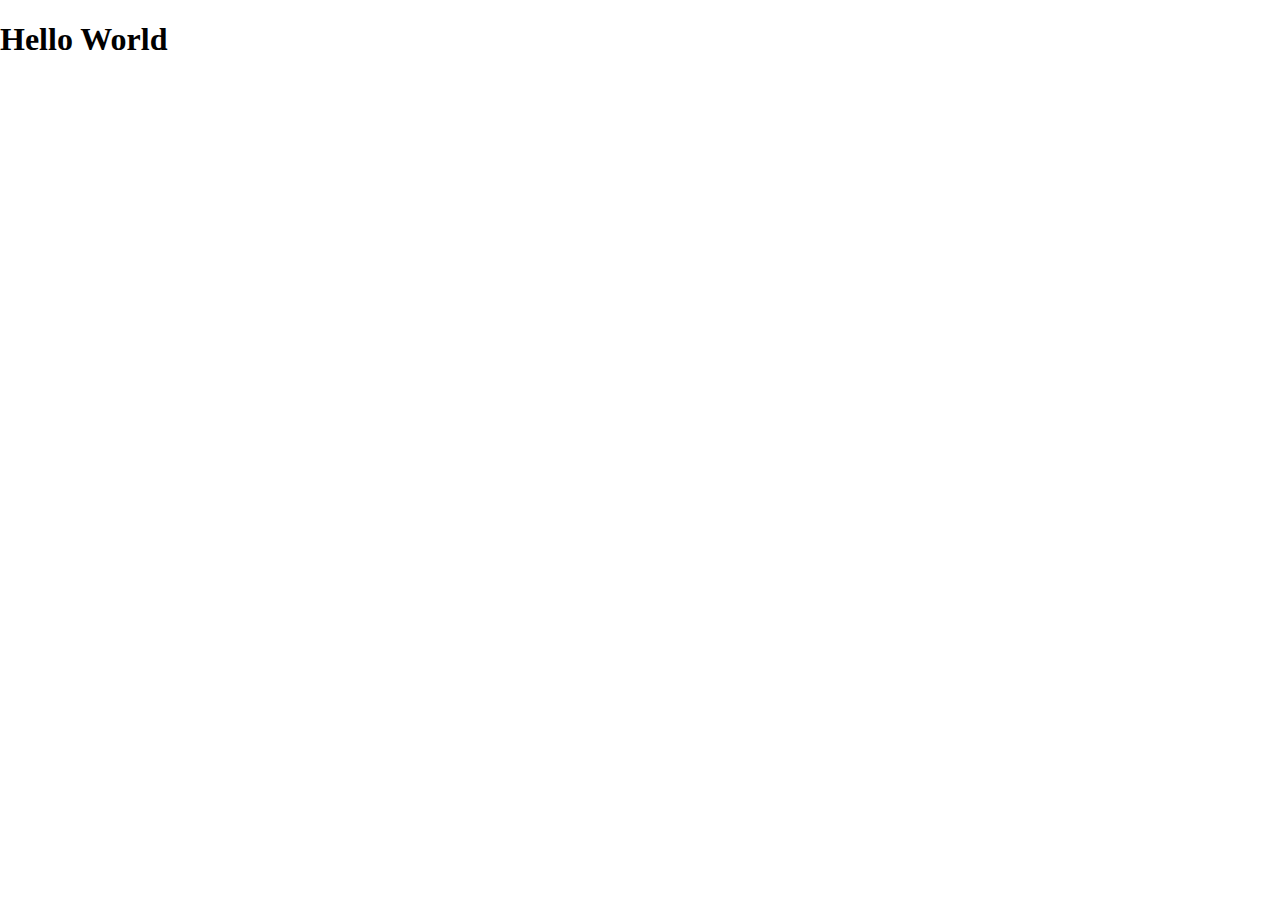
==== index.html @ 4b0f67fb "Initialisation du projet Création des fichiers index.html + script.js + style.css" ====
<!DOCTYPE html>
<html lang="en">
<head>
    <meta charset="UTF-8">
    <meta http-equiv="X-UA-Compatible" content="IE=edge">
    <meta name="viewport" content="width=device-width, initial-scale=1.0">
    <link rel="stylesheet" href="./assets/style.css">
    <title>Accueil</title>
</head>
<body>
    <h1>Hello World</h1>
</body>
<script src="./assets/script.js"></script>
</html>
---- assets/style.css ----
body, html{
    margin: 0;
    height: 100%;
    width: 100%;
}
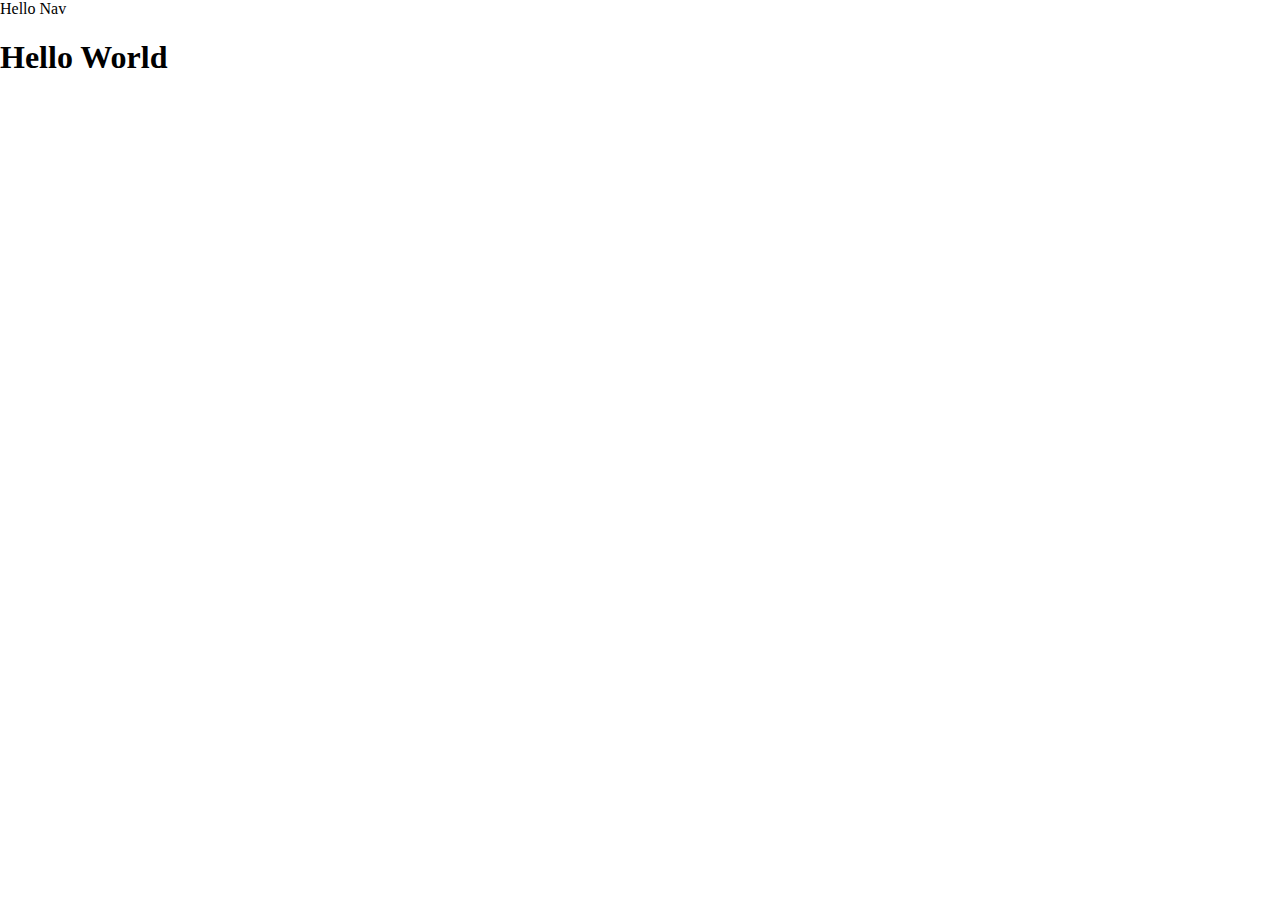
==== commit 7fab4aab: "Création et import d'une navbar" ====
--- a/index.html
+++ b/index.html
@@ -4,11 +4,17 @@
     <meta charset="UTF-8">
     <meta http-equiv="X-UA-Compatible" content="IE=edge">
     <meta name="viewport" content="width=device-width, initial-scale=1.0">
+    <link href="https://cdn.jsdelivr.net/npm/bootstrap@5.2.0-beta1/dist/css/bootstrap.min.css" rel="stylesheet" integrity="sha384-0evHe/X+R7YkIZDRvuzKMRqM+OrBnVFBL6DOitfPri4tjfHxaWutUpFmBp4vmVor" crossorigin="anonymous">
     <link rel="stylesheet" href="./assets/style.css">
+    <link href="./includes/aside.html" rel="import" />
     <title>Accueil</title>
 </head>
 <body>
+    <nav>
+        <!-- NavBar -->
+    </nav>
     <h1>Hello World</h1>
 </body>
+<script src="https://cdn.jsdelivr.net/npm/bootstrap@5.2.0-beta1/dist/js/bootstrap.bundle.min.js" integrity="sha384-pprn3073KE6tl6bjs2QrFaJGz5/SUsLqktiwsUTF55Jfv3qYSDhgCecCxMW52nD2" crossorigin="anonymous"></script>
 <script src="./assets/script.js"></script>
 </html>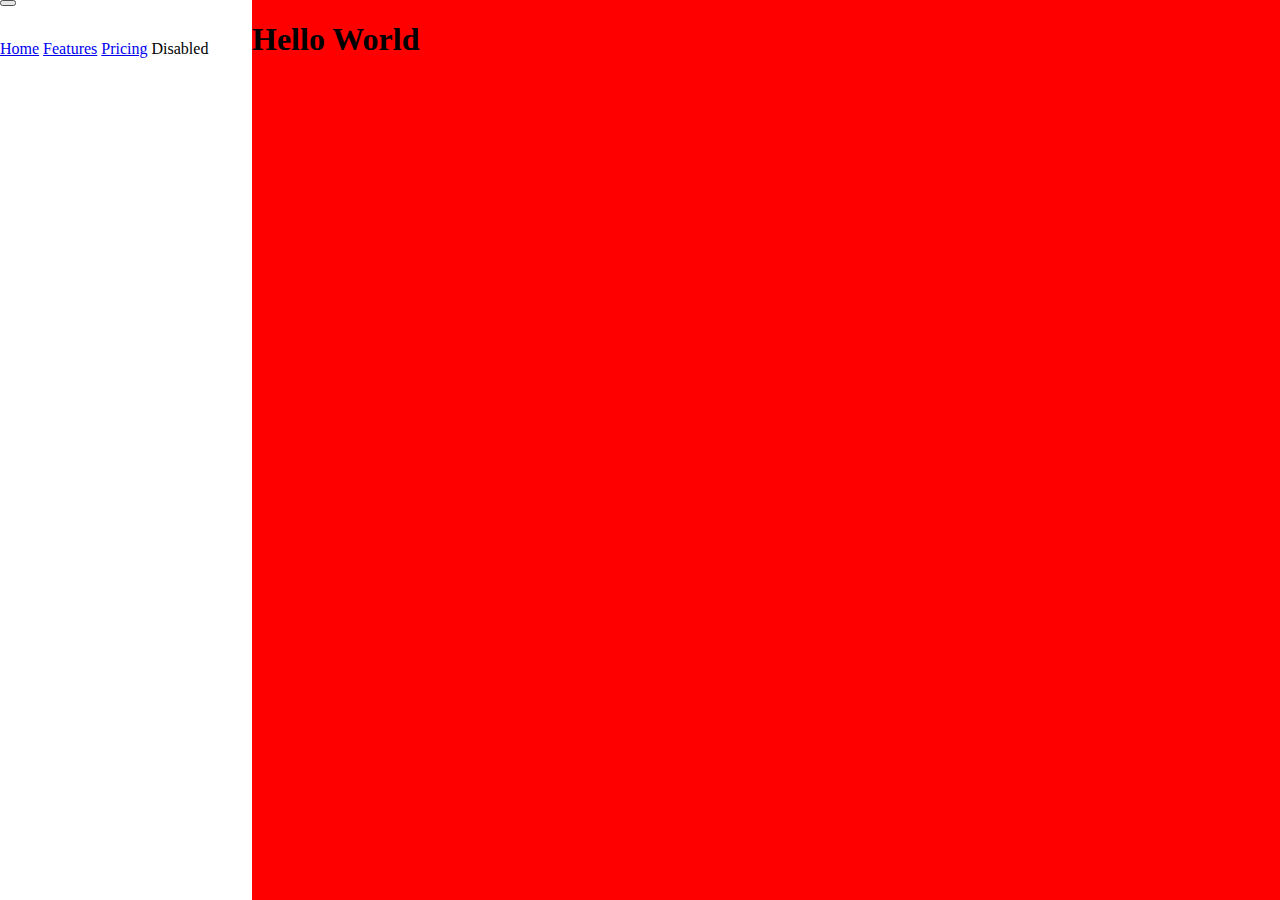
==== commit a6207120: "Completion de la première structure" ====
--- a/index.html
+++ b/index.html
@@ -10,10 +10,14 @@
     <title>Accueil</title>
 </head>
 <body>
-    <nav>
-        <!-- NavBar -->
-    </nav>
-    <h1>Hello World</h1>
+    <div id="app">
+        <nav class="navbar navbar-expand-lg bg-light">
+            <!-- NavBar -->
+        </nav>
+        <main>
+            <h1>Hello World</h1>
+        </main>
+    </div>
 </body>
 <script src="https://cdn.jsdelivr.net/npm/bootstrap@5.2.0-beta1/dist/js/bootstrap.bundle.min.js" integrity="sha384-pprn3073KE6tl6bjs2QrFaJGz5/SUsLqktiwsUTF55Jfv3qYSDhgCecCxMW52nD2" crossorigin="anonymous"></script>
 <script src="./assets/script.js"></script>
--- a/assets/style.css
+++ b/assets/style.css
@@ -2,4 +2,20 @@
     margin: 0;
     height: 100%;
     width: 100%;
+    overflow: hidden;
+}
+#app{
+    display: flex;
+    height: 100%;
+}
+nav{
+    display: flex;
+    flex-direction: column;
+}
+main{
+    background-color: red;
+    display: flex;
+    flex-direction: column;
+    flex-grow: 1;
+    overflow: auto;
 }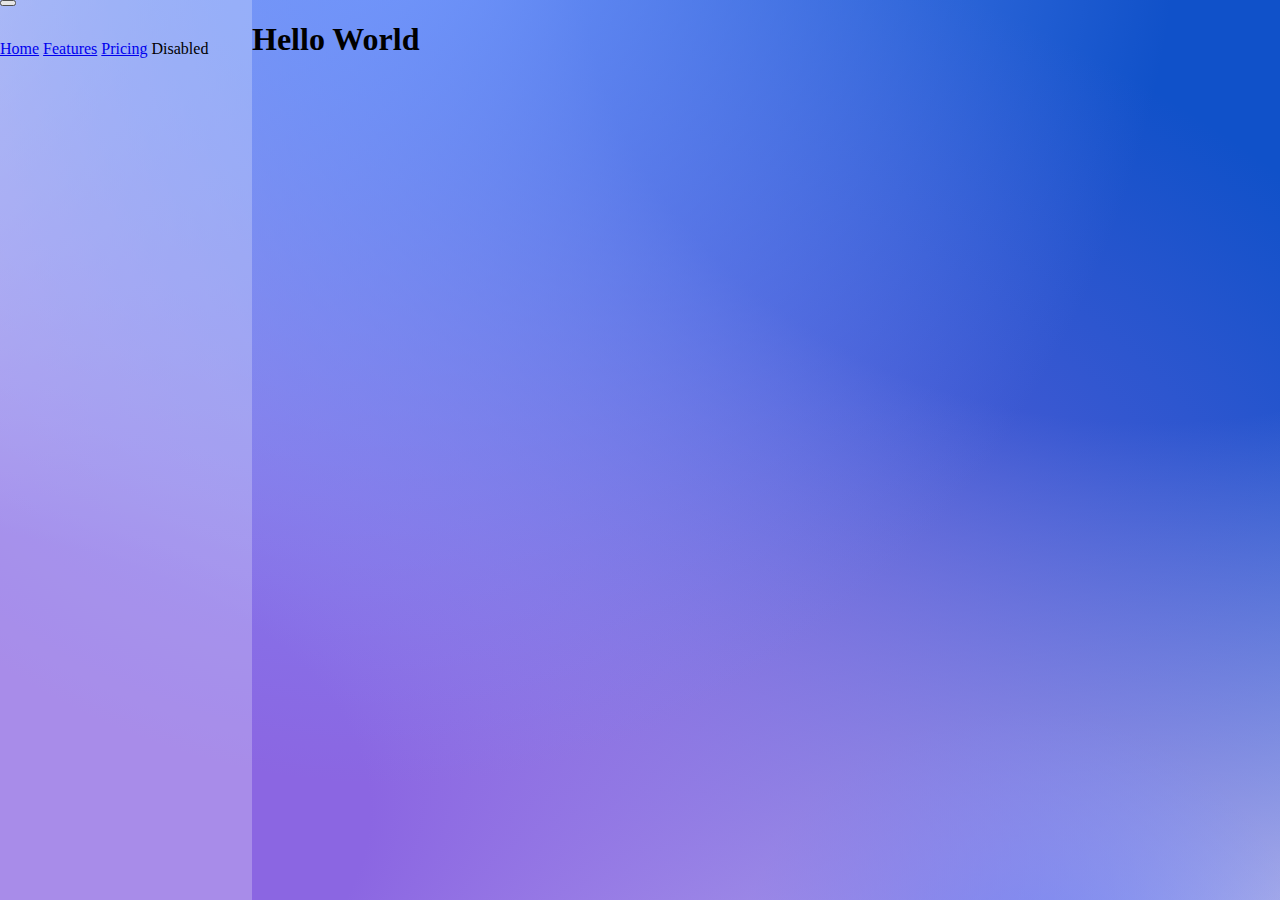
==== commit a91b11d6: "Try background" ====
--- a/index.html
+++ b/index.html
@@ -11,7 +11,7 @@
 </head>
 <body>
     <div id="app">
-        <nav class="navbar navbar-expand-lg bg-light">
+        <nav class="navbar navbar-expand-lg">
             <!-- NavBar -->
         </nav>
         <main>
--- a/assets/style.css
+++ b/assets/style.css
@@ -7,15 +7,37 @@
 #app{
     display: flex;
     height: 100%;
+    background: radial-gradient(ellipse at 30.15% -16.5%, #7499ff, transparent 63%, transparent 100%),
+                radial-gradient(ellipse at -10% 90%, #8b66e2 25%, transparent 90%, transparent 100%),
+                radial-gradient(ellipse at 79.90% 110%, #6da7ff 2%, transparent 20%, transparent 100%),
+                radial-gradient(ellipse at 90% -5%, #1051c9 35%, transparent 90%, transparent 100%);
 }
 nav{
-    display: flex;
     flex-direction: column;
+    background-color: rgba(255, 255, 255, 0.25);
 }
 main{
-    background-color: red;
     display: flex;
     flex-direction: column;
     flex-grow: 1;
     overflow: auto;
+}
+
+.bg-blur1{
+    background: radial-gradient(ellipse at 30.15% -16.5%, #EB72FF, transparent 63%, transparent 100%),
+                radial-gradient(ellipse at 20.81% 75%, #FF3162, transparent 85%, transparent 100%),
+                radial-gradient(ellipse at 79.90% 102%, #C36EAD, transparent 98%, transparent 100%),
+                radial-gradient(ellipse at 93.3% 0%, #FED7FF, transparent 85%, transparent 100%);
+}
+.bg-blur2{
+    background: radial-gradient(ellipse at 30.15% -16.5%, #FF73AE, transparent 63%, transparent 100%),
+                radial-gradient(ellipse at 20.81% 75%, #DE08A2, transparent 85%, transparent 100%),
+                radial-gradient(ellipse at 79.90% 102%, #FFEC41, transparent 98%, transparent 100%),
+                radial-gradient(ellipse at 93.3% 0%, #FFCEF1, transparent 85%, transparent 100%);
+}
+.bg-blur3{
+    background: radial-gradient(ellipse at 30.15% -16.5%, #54DEE7, transparent 63%, transparent 100%),
+                radial-gradient(ellipse at 20.81% 75%, #86FF7C, transparent 85%, transparent 100%),
+                radial-gradient(ellipse at 79.90% 102%, #34ECE1, transparent 98%, transparent 100%),
+                radial-gradient(ellipse at 93.3% 0%, #236AF2, transparent 85%, transparent 100%);
 }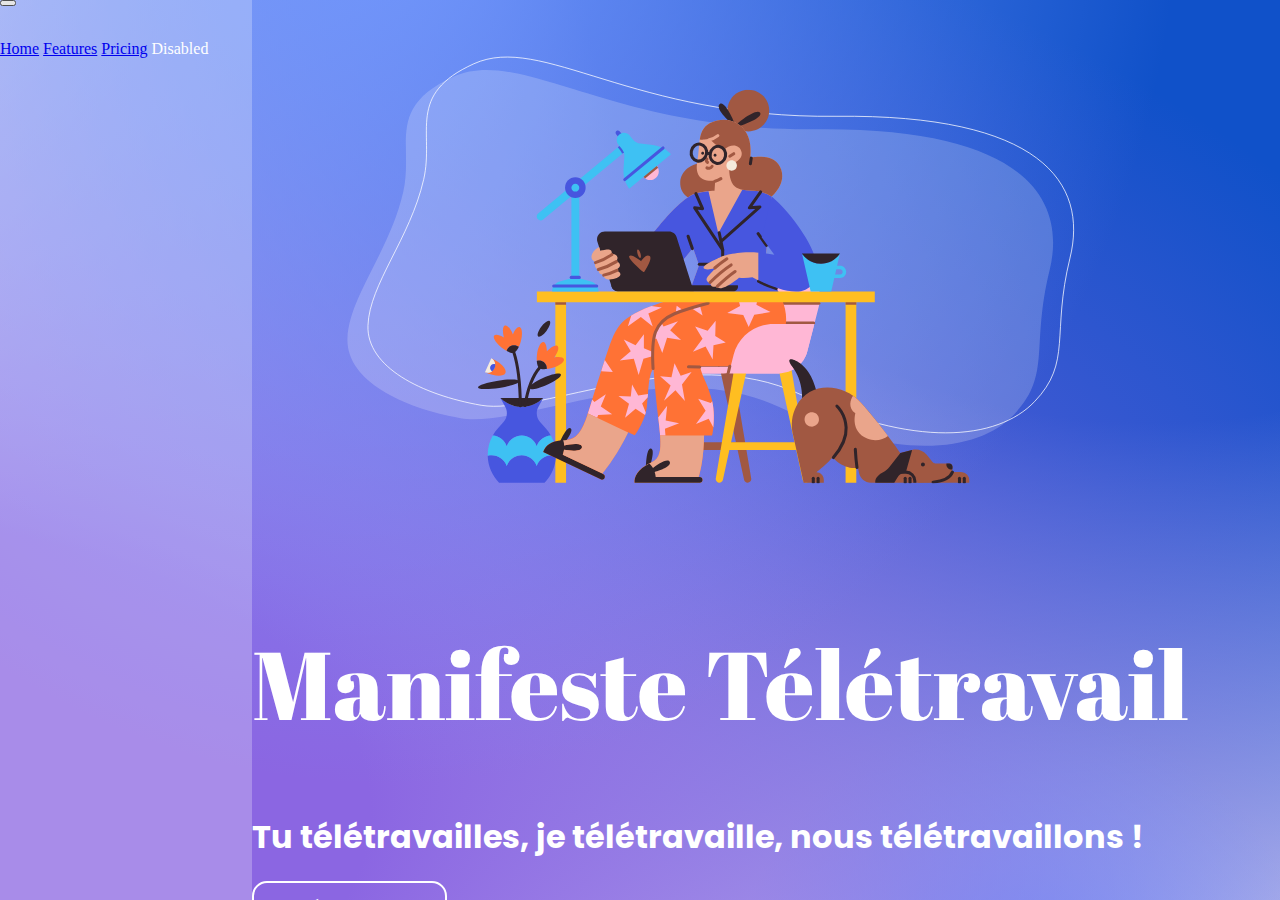
==== commit 01f7925d: "Finition de la page d'acceuil" ====
--- a/index.html
+++ b/index.html
@@ -1,12 +1,14 @@
 <!DOCTYPE html>
-<html lang="en">
+<html lang="fr">
 <head>
     <meta charset="UTF-8">
     <meta http-equiv="X-UA-Compatible" content="IE=edge">
     <meta name="viewport" content="width=device-width, initial-scale=1.0">
     <link href="https://cdn.jsdelivr.net/npm/bootstrap@5.2.0-beta1/dist/css/bootstrap.min.css" rel="stylesheet" integrity="sha384-0evHe/X+R7YkIZDRvuzKMRqM+OrBnVFBL6DOitfPri4tjfHxaWutUpFmBp4vmVor" crossorigin="anonymous">
+    <link rel="preconnect" href="https://fonts.googleapis.com">
+    <link rel="preconnect" href="https://fonts.gstatic.com" crossorigin>
+    <link href="https://fonts.googleapis.com/css2?family=Abril+Fatface&family=Poppins:wght@400;500;600;700&display=swap" rel="stylesheet"> 
     <link rel="stylesheet" href="./assets/style.css">
-    <link href="./includes/aside.html" rel="import" />
     <title>Accueil</title>
 </head>
 <body>
@@ -14,11 +16,21 @@
         <nav class="navbar navbar-expand-lg">
             <!-- NavBar -->
         </nav>
-        <main>
-            <h1>Hello World</h1>
+        <main class="container-fluid">
+            <section class="row align-items-center justify-content-center flGrow">
+                <div class="col-12 col-md-10 col-lg-10 text-center">
+                    <img style="max-height: 550px; width: 100%;" src="./assets/images/home.svg" alt="image d'accueil">
+                    <h1 class="title-large">Manifeste Télétravail</h1>
+                    <p class="text-large">Tu télétravailles, je télétravaille, nous télétravaillons !</p>
+                    <a id="btn-acceuil" class="d-inline-block mt-3" href="/remote-manifest/10-bonnes-raisons">Découvrir</a>
+                </div>
+            </section>
         </main>
     </div>
 </body>
 <script src="https://cdn.jsdelivr.net/npm/bootstrap@5.2.0-beta1/dist/js/bootstrap.bundle.min.js" integrity="sha384-pprn3073KE6tl6bjs2QrFaJGz5/SUsLqktiwsUTF55Jfv3qYSDhgCecCxMW52nD2" crossorigin="anonymous"></script>
+<script type="text/javascript">
+    fetch('./includes/aside.html').then((response) => response.text()).then((data) => document.querySelector('nav').innerHTML = data);
+</script>
 <script src="./assets/script.js"></script>
 </html>--- a/assets/style.css
+++ b/assets/style.css
@@ -1,8 +1,10 @@
+/* Main Architecture */
 body, html{
     margin: 0;
     height: 100%;
     width: 100%;
     overflow: hidden;
+    color: white;
 }
 #app{
     display: flex;
@@ -20,9 +22,78 @@
     display: flex;
     flex-direction: column;
     flex-grow: 1;
-    overflow: auto;
+    overflow-y: auto;
+    overflow-x: hidden;
+}
+/* Utils */
+.flGrow{
+    display: flex;
+    flex-grow: 1;
+}
+/* Texte */
+/* font-family: 'Poppins', sans-serif; */
+/* font-family: 'Abril Fatface', cursive; */
+.title-big{
+    font-family: 'Poppins', sans-serif;
+    font-weight: 700;
+    font-size: 128px;
+    line-height: 192px;
+}
+.title-large{
+    font-family: 'Abril Fatface', cursive;
+    font-weight: 400;
+    font-size: 96px;
+    line-height: 130px;
+}
+.title{
+    font-family: 'Abril Fatface', cursive;
+    font-weight: 400;
+    font-size: 60px;
+    line-height: 81px;
+}
+.subtitle{
+    font-family: 'Abril Fatface', cursive;
+    font-weight: 400;
+    font-size: 48px;
+    line-height: 65px;
+}
+.text-large{
+    font-family: 'Poppins', sans-serif;
+    font-weight: 700;
+    font-size: 32px;
+    line-height: 48px;
+}
+.text{
+    font-family: 'Poppins', sans-serif;
+    font-weight: 500;
+    font-size: 20px;
+    line-height: 30px;
+}
+.subtext{
+    font-family: 'Poppins', sans-serif;
+    font-weight: 500;
+    font-size: 16px;
+    line-height: 24px;
+}
+/* --- Page --- */
+/* Acceuil */
+#btn-acceuil{
+    border: 2px solid white;
+    border-radius: 15px;
+    text-decoration: none;
+    color: white;
+    padding: 11px 37px;
+    font-family: 'Poppins', sans-serif;
+    font-weight: 600;
+    font-size: 24px;
+    line-height: 36px;
 }
 
+
+
+
+
+/*
 .bg-blur1{
     background: radial-gradient(ellipse at 30.15% -16.5%, #EB72FF, transparent 63%, transparent 100%),
                 radial-gradient(ellipse at 20.81% 75%, #FF3162, transparent 85%, transparent 100%),
@@ -40,4 +111,4 @@
                 radial-gradient(ellipse at 20.81% 75%, #86FF7C, transparent 85%, transparent 100%),
                 radial-gradient(ellipse at 79.90% 102%, #34ECE1, transparent 98%, transparent 100%),
                 radial-gradient(ellipse at 93.3% 0%, #236AF2, transparent 85%, transparent 100%);
-}+}*/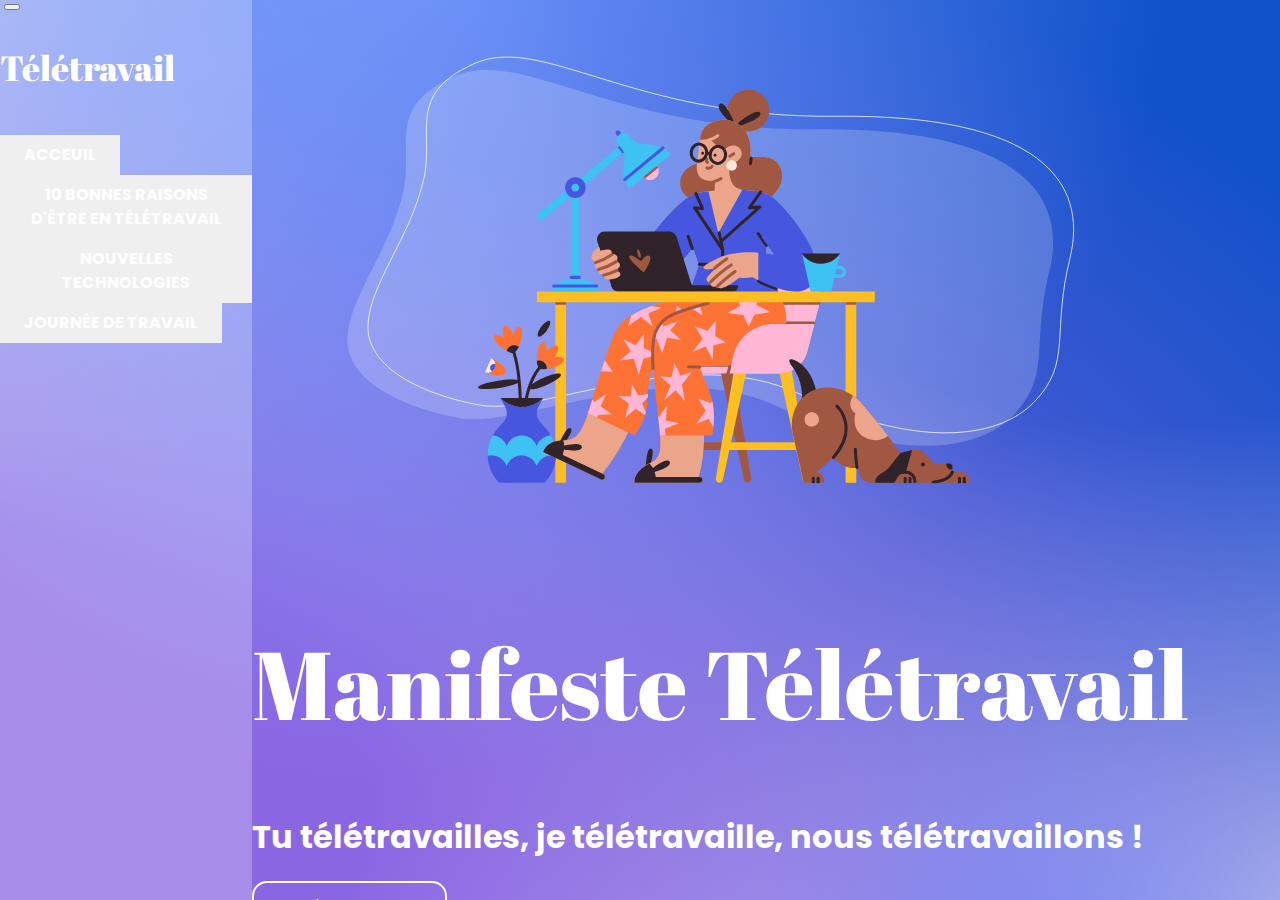
==== commit efda624c: "Binding des évenements du composant aside Renvoi sur les slides des pages web selon l'ancre choisie " ====
--- a/index.html
+++ b/index.html
@@ -22,15 +22,13 @@
                     <img style="max-height: 550px; width: 100%;" src="./assets/images/home.svg" alt="image d'accueil">
                     <h1 class="title-large">Manifeste Télétravail</h1>
                     <p class="text-large">Tu télétravailles, je télétravaille, nous télétravaillons !</p>
-                    <a id="btn-acceuil" class="d-inline-block mt-3" href="/remote-manifest/10-bonnes-raisons">Découvrir</a>
+                    <a id="btn-accueil" class="d-inline-block mt-3" href="/remote-manifest/10-bonnes-raisons.html">Découvrir</a>
                 </div>
             </section>
         </main>
     </div>
 </body>
 <script src="https://cdn.jsdelivr.net/npm/bootstrap@5.2.0-beta1/dist/js/bootstrap.bundle.min.js" integrity="sha384-pprn3073KE6tl6bjs2QrFaJGz5/SUsLqktiwsUTF55Jfv3qYSDhgCecCxMW52nD2" crossorigin="anonymous"></script>
-<script type="text/javascript">
-    fetch('./includes/aside.html').then((response) => response.text()).then((data) => document.querySelector('nav').innerHTML = data);
-</script>
+<script src="./assets/aside.js"></script>
 <script src="./assets/script.js"></script>
 </html>--- a/assets/style.css
+++ b/assets/style.css
@@ -18,6 +18,43 @@
     flex-direction: column;
     background-color: rgba(255, 255, 255, 0.25);
 }
+.navbar-nav{
+    flex-direction: column!important;
+    width: 252px;
+}
+.navbar-nav > button{
+    text-transform: uppercase;
+    color: white;
+    border: none;
+    font-weight: 700;
+    border-radius: 0;
+    padding: 8px 24px;
+}
+.navbar-nav > button:hover{
+    background: #8798F7;
+}
+.navbar-nav > button.show+ul{
+    display: block;
+}
+.navbar-nav > ul{
+    display: none;
+    list-style-type: none;
+}
+.list-nav{
+    transition: all ease-in-out 0.2s;
+    background: none;
+    padding: 8px 32px;
+    display: flex;
+    align-items: center;
+}
+.list-nav:hover{
+    transition: all ease-in-out 0.2s;
+    background: #8798F7;
+    cursor: pointer;
+}
+.navbar-nav li:not(:last-child){
+    margin-bottom: 4px;
+}   
 main{
     display: flex;
     flex-direction: column;
@@ -77,7 +114,7 @@
 }
 /* --- Page --- */
 /* Acceuil */
-#btn-acceuil{
+#btn-accueil{
     border: 2px solid white;
     border-radius: 15px;
     text-decoration: none;
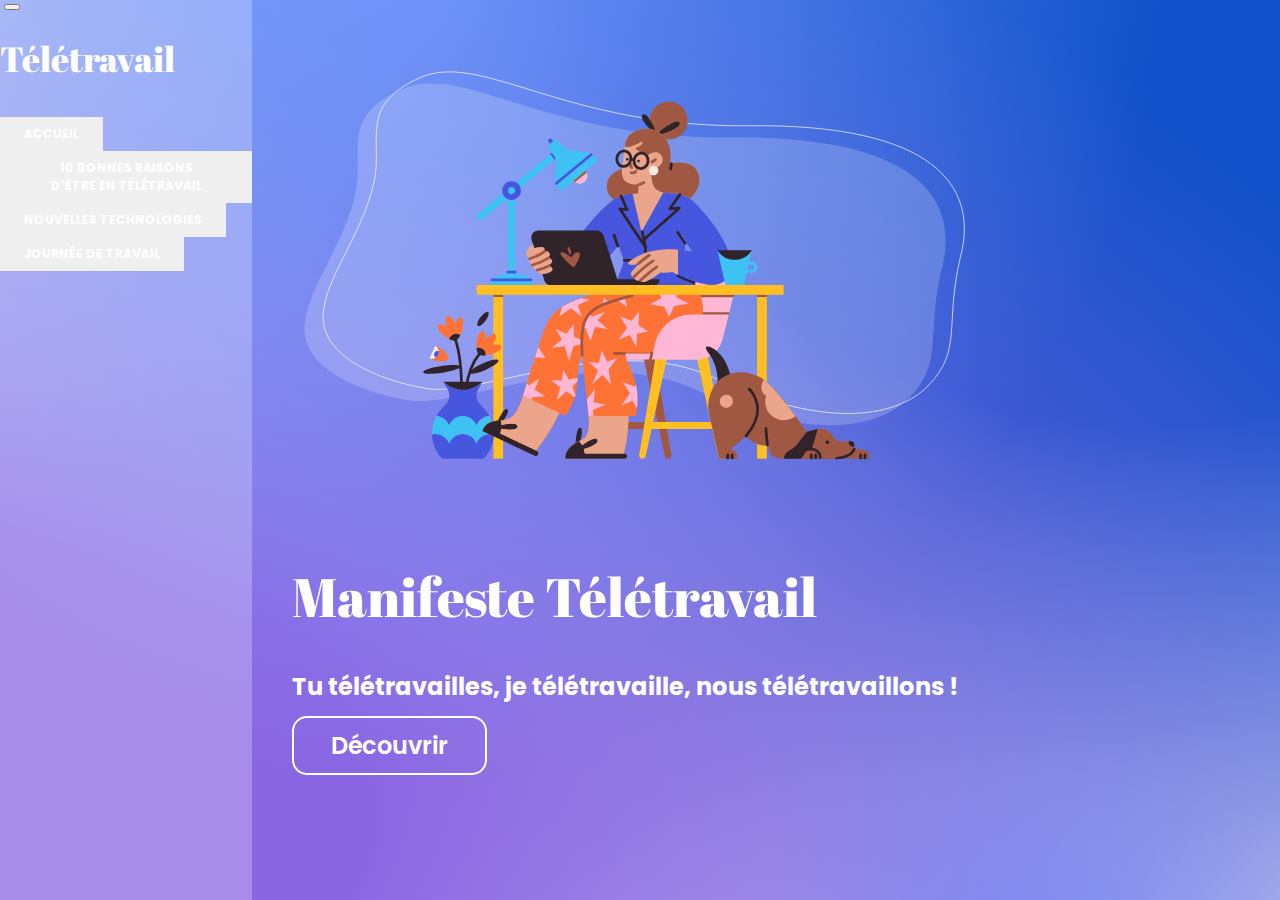
==== commit 286d12b4: "Merge branch 'dev'" ====
--- a/index.html
+++ b/index.html
@@ -18,11 +18,11 @@
         </nav>
         <main class="container-fluid">
             <section class="row align-items-center justify-content-center flGrow">
-                <div class="col-12 col-md-10 col-lg-10 text-center">
-                    <img style="max-height: 550px; width: 100%;" src="./assets/images/home.svg" alt="image d'accueil">
+                <div class="col-12 text-center">
+                    <img style="max-height: 500px; width: 100%;" src="./assets/images/home.svg" alt="image d'accueil">
                     <h1 class="title-large">Manifeste Télétravail</h1>
                     <p class="text-large">Tu télétravailles, je télétravaille, nous télétravaillons !</p>
-                    <a id="btn-accueil" class="d-inline-block mt-3" href="/remote-manifest/10-bonnes-raisons.html">Découvrir</a>
+                    <a id="btn-accueil" class="d-inline-block mt-3" href="./10-bonnes-raisons.html">Découvrir</a>
                 </div>
             </section>
         </main>
--- a/assets/style.css
+++ b/assets/style.css
@@ -22,6 +22,10 @@
     flex-direction: column!important;
     width: 252px;
 }
+#navBar{
+    overflow-y: auto;
+    overflow-x: hidden;
+}
 .navbar-nav > button{
     text-transform: uppercase;
     color: white;
@@ -52,6 +56,9 @@
     background: #8798F7;
     cursor: pointer;
 }
+.list-nav.active{
+    background: #8798F7;
+}
 .navbar-nav li:not(:last-child){
     margin-bottom: 4px;
 }   
@@ -61,6 +68,10 @@
     flex-grow: 1;
     overflow-y: auto;
     overflow-x: hidden;
+    scroll-behavior: smooth;
+}
+section{
+    padding: 20px 40px;
 }
 /* Utils */
 .flGrow{
@@ -68,52 +79,54 @@
     flex-grow: 1;
 }
 /* Texte */
-/* font-family: 'Poppins', sans-serif; */
-/* font-family: 'Abril Fatface', cursive; */
 .title-big{
     font-family: 'Poppins', sans-serif;
     font-weight: 700;
-    font-size: 128px;
-    line-height: 192px;
+    font-size: 80px;
+    color: rgba(255, 255, 255, 0.25);
 }
 .title-large{
     font-family: 'Abril Fatface', cursive;
     font-weight: 400;
-    font-size: 96px;
-    line-height: 130px;
+    font-size: 54px;
 }
 .title{
     font-family: 'Abril Fatface', cursive;
     font-weight: 400;
-    font-size: 60px;
-    line-height: 81px;
+    font-size: 40px;
 }
 .subtitle{
     font-family: 'Abril Fatface', cursive;
     font-weight: 400;
-    font-size: 48px;
-    line-height: 65px;
+    font-size: 36px;
+}
+.text-big{
+    font-family: 'Abril Fatface', cursive;
+    font-weight: 400;
+    font-size: 32px;
 }
 .text-large{
     font-family: 'Poppins', sans-serif;
     font-weight: 700;
-    font-size: 32px;
-    line-height: 48px;
+    font-size: 24px;
+}
+.text-semi-large{
+    font-family: 'Poppins', sans-serif;
+    font-weight: 700;
+    font-size: 20px;
 }
 .text{
-    font-family: 'Poppins', sans-serif;
-    font-weight: 500;
-    font-size: 20px;
-    line-height: 30px;
-}
-.subtext{
     font-family: 'Poppins', sans-serif;
     font-weight: 500;
     font-size: 16px;
-    line-height: 24px;
+}
+.subtext{
+    font-family: 'Poppins', sans-serif;
+    font-weight: 500;
+    font-size: 12px;
 }
 /* --- Page --- */
-/* Acceuil */
+/* - Accueil - */
 #btn-accueil{
     border: 2px solid white;
     border-radius: 15px;
@@ -125,27 +138,291 @@
     font-size: 24px;
     line-height: 36px;
 }
+/* Statistic bubble */
+.lbl-stat{
+    font-family: 'Abril Fatface';
+    font-weight: 400;
+    font-size: 36px;
+    background: rgba(255, 255, 255, 0.25);
+    border-radius: 50%;
+    width: 120px;
+    height: 120px;
+    display: flex;
+    align-items: center;
+    justify-content: center;
+    flex-direction: column;
+    margin: auto;
+}
+.lbl-stat > span{
+    font-size: 12px;
+    font-weight: 600;
+    font-family: "Poppins";
+    display: block;
+    color: rgba(255, 255, 255, 0.6);
+}
+/* Statistic bar */
+.bar-stat{
+    display: flex;
+    justify-content: center;
+    align-items: end;
+    height: 100%;
+}
+.bar-stat > span{
+    margin-left: 8px;
+    margin-right: 8px;
+    width: 52px;
+    background: rgba(255, 255, 255, 0.25);
+    border-radius: 5px 5px 0px 0px;
+}
+/* Titles */
+.raisons-title{
+    margin-top: -54px;
+    margin-left: 105px;
+}
+.journee-title{
+    padding: 8px 28px!important; 
+    text-transform: uppercase;
+}
+/* List puce */
+.green-list-puce{
+    list-style-image: url("./emojis/liste-puce-green.svg");
+    padding-right: 40px;
+}
+.green-list-puce > li{
+    margin-bottom: 8px;
+    padding-left: 16px;
+}
+.red-list-puce{
+    list-style-image: url("./emojis/liste-puce-red.svg");
+    padding-right: 40px;
+}
+.red-list-puce > li{
+    margin-bottom: 8px;
+    padding-left: 16px;
+}
+.check-list-puce{
+    list-style-type: none;
+    /*list-style-image: url("./emojis/liste-puce-check.svg");*/
+    padding-right: 40px;
+}
+.check-list-puce > li:not(:last-child){
+    margin-bottom: 16px;
+}
+.check-list-puce > li > span:not(:last-child){
+    font-weight: 700;
+}
+.check-list-puce > li > span{
+    font-weight: 500;
+}
+/* Background */
+.bg-white-fullr{
+    background: rgba(255, 255, 255, 0.25);
+    border-radius: 30px;
+    padding: 20px 24px;
+}
+.bg-white-leftr{
+    background: rgba(255, 255, 255, 0.25);
+    border-top-left-radius: 30px;
+    border-bottom-left-radius: 30px;
+    padding: 28px 32px;
+}
+/* Custome border */
+.border-dashed-comparatif{
+    border-right: 3px dashed #FFFFFF;
+    border-bottom: none;
+}
+/* Icon on text */
+.icon-star{
+    display: table;
+}
+.icon-star::before{
+    content: url('./emojis/star.svg');
+    padding-right: 16px;
+    display: table-cell;
+    vertical-align: middle;
+}
+.icon-sun{
+    display: table;
+}
+.icon-sun::before{
+    background-image: url('./emojis/sun.svg');
+    background-repeat: no-repeat;
+    background-size: 30px 30px;
+    display: inline-block;
+    width: 30px; 
+    height: 25px;
+    content:"";
+    position: relative;
+    top: 2px;
+    margin-right: 8px;
+}
+.icon-confetti{
+    display: table;
+}
+.icon-confetti::before{
+    background-image: url('./emojis/confetti.svg');
+    background-repeat: no-repeat;
+    background-size: 30px 30px;
+    display: inline-block;
+    width: 30px; 
+    height: 25px;
+    content:"";
+    position: relative;
+    top: 2px;
+    margin-right: 8px;
+}
+.icon-moon{
+    display: table;
+}
+.icon-moon::before{
+    background-image: url('./emojis/moon.svg');
+    background-repeat: no-repeat;
+    background-size: 30px 25px;
+    display: inline-block;
+    width: 30px; 
+    height: 25px;
+    content:"";
+    position: relative;
+    top: 2px;
+    margin-right: 8px;
+}
+.icon-sandwich{
+    display: table;
+}
+.icon-sandwich::before{
+    background-image: url('./emojis/sandwich.svg');
+    background-repeat: no-repeat;
+    background-size: 30px 25px;
+    display: inline-block;
+    width: 30px; 
+    height: 25px;
+    content:"";
+    position: relative;
+    top: 4px;
+    margin-right: 8px;
+}
+.icon-wand{
+    display: table;
+    position: relative;
+}
+.icon-wand::before{
+    content: url('./emojis/wand.svg');
+    width: 36px;
+    height: 36px;
+    display: inline-block;
+    position: absolute;
+    left: -40px;
+    top: -8px;
+}
+.icon-plane{
+    display: table;
+}
+.icon-plane::before{
+    content: url('./emojis/plane.svg');
+    padding-right: 16px;
+    display: table-cell;
+    vertical-align: middle;
+}
+.icon-exclamation{
+    display: table;
+}
+.icon-exclamation::before{
+    content: url('./emojis/exclamation.svg');
+    padding-right: 16px;
+    display: table-cell;
+    vertical-align: middle;
+}
+.icon-quote{
+    position: relative;
+}
+.icon-quote::before{
+    content: ',,';
+    font-family: 'Abril Fatface', cursive;
+    font-size: 140px;
+    font-weight: 400;
+    color: rgba(255, 255, 255, 0.25);
+    transform: rotate(180deg);
+    position: absolute;
+    bottom: calc(0px - 110%);
+    left: -20px;
+}
+.icon-quote::after{
+    content: ',,';
+    font-family: 'Abril Fatface', cursive;
+    font-size: 140px;
+    font-weight: 400;
+    color: rgba(255, 255, 255, 0.25);
+    position: absolute;
+    top: calc(0px - 110%);
+    right: -20px;
+}
+.icon-quote2{
+    position: relative;
+}
+.icon-quote2::before{
+    content: ',,';
+    font-family: 'Abril Fatface', cursive;
+    font-size: 140px;
+    font-weight: 400;
+    color: rgba(255, 255, 255, 0.25);
+    transform: rotate(180deg);
+    position: absolute;
+    top: -50px;
+    left: -20px;
+}
+.icon-quote2::after{
+    content: ',,';
+    font-family: 'Abril Fatface', cursive;
+    font-size: 140px;
+    font-weight: 400;
+    color: rgba(255, 255, 255, 0.25);
+    position: absolute;
+    bottom: -50px;
+    right: 70px;
+}
+/* Custom style img */
+#img-raisons-argent{
+    position: absolute;
+    height: 130%;
+    width: auto;
+    right: 80px;
+    top: -20%;
+}
+.brand-img{
+    border-radius: 18%;
+    box-shadow: 0px 4px 45px 8px rgba(255, 255, 255, 0.25);
+}
+/* Cards */
+.raisons-level{
+    display: flex;
+    padding: 16px 24px;
+}
+.raisons-level h4{
+    font-family: 'Abril Fatface', cursive;
+    font-size: 32px; 
+    white-space: nowrap; 
+    line-height: 42px;
+}
+.raisons-level > div > p{
+    font-weight: 700;
+}
+#card-nomade{
+    display: flex;
+    border: 2px solid #FFFFFF;
+    border-radius: 30px;
+    padding: 32px 24px;
+}
+#card-nomade img{
+    width: 180px;
+}
 
-
-
-
-
-/*
-.bg-blur1{
-    background: radial-gradient(ellipse at 30.15% -16.5%, #EB72FF, transparent 63%, transparent 100%),
-                radial-gradient(ellipse at 20.81% 75%, #FF3162, transparent 85%, transparent 100%),
-                radial-gradient(ellipse at 79.90% 102%, #C36EAD, transparent 98%, transparent 100%),
-                radial-gradient(ellipse at 93.3% 0%, #FED7FF, transparent 85%, transparent 100%);
-}
-.bg-blur2{
-    background: radial-gradient(ellipse at 30.15% -16.5%, #FF73AE, transparent 63%, transparent 100%),
-                radial-gradient(ellipse at 20.81% 75%, #DE08A2, transparent 85%, transparent 100%),
-                radial-gradient(ellipse at 79.90% 102%, #FFEC41, transparent 98%, transparent 100%),
-                radial-gradient(ellipse at 93.3% 0%, #FFCEF1, transparent 85%, transparent 100%);
-}
-.bg-blur3{
-    background: radial-gradient(ellipse at 30.15% -16.5%, #54DEE7, transparent 63%, transparent 100%),
-                radial-gradient(ellipse at 20.81% 75%, #86FF7C, transparent 85%, transparent 100%),
-                radial-gradient(ellipse at 79.90% 102%, #34ECE1, transparent 98%, transparent 100%),
-                radial-gradient(ellipse at 93.3% 0%, #236AF2, transparent 85%, transparent 100%);
-}*/+/* --- Responsive --- */
+@media (max-width: 992px) {
+    section{
+        padding: 16px 40px;
+    }
+    .border-dashed-comparatif{
+        border-bottom: 3px dashed #FFFFFF;
+        border-right: none;
+    }
+}